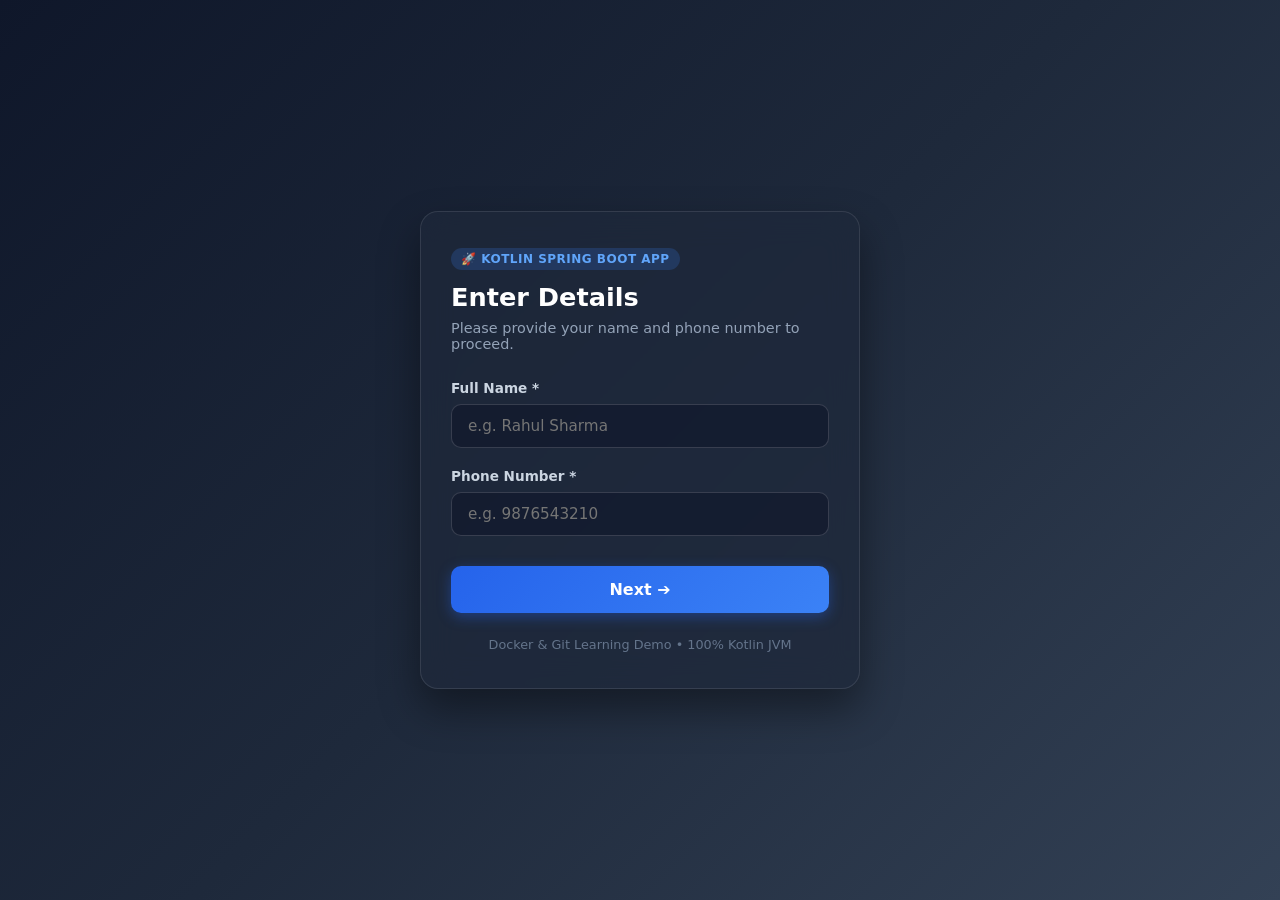
==== src/main/resources/templates/index.html @ 10713513 "feat: Initial Kotlin Spring Boot Web App" ====
<!DOCTYPE html>
<html xmlns:th="http://www.thymeleaf.org" lang="en">
<head>
    <meta charset="UTF-8">
    <meta name="viewport" content="width=device-width, initial-scale=1.0">
    <title>Kotlin Spring Boot User Entry</title>
    <style>
        * {
            box-sizing: border-box;
            margin: 0;
            padding: 0;
            font-family: 'Segoe UI', system-ui, -apple-system, sans-serif;
        }
        body {
            min-height: 100vh;
            display: flex;
            align-items: center;
            justify-content: center;
            background: linear-gradient(135deg, #0f172a 0%, #1e293b 50%, #334155 100%);
            color: #f8fafc;
            padding: 20px;
        }
        .container {
            width: 100%;
            max-width: 440px;
            background: rgba(30, 41, 59, 0.7);
            backdrop-filter: blur(16px);
            border: 1px solid rgba(255, 255, 255, 0.1);
            border-radius: 18px;
            padding: 36px 30px;
            box-shadow: 0 20px 40px rgba(0, 0, 0, 0.4);
        }
        .badge {
            display: inline-block;
            background: rgba(59, 130, 246, 0.2);
            color: #60a5fa;
            font-size: 0.75rem;
            font-weight: 700;
            padding: 4px 10px;
            border-radius: 12px;
            text-transform: uppercase;
            letter-spacing: 0.5px;
            margin-bottom: 12px;
        }
        h1 {
            font-size: 1.6rem;
            font-weight: 700;
            margin-bottom: 8px;
            color: #ffffff;
        }
        p.subtitle {
            font-size: 0.9rem;
            color: #94a3b8;
            margin-bottom: 28px;
        }
        .form-group {
            margin-bottom: 20px;
        }
        label {
            display: block;
            font-size: 0.85rem;
            font-weight: 600;
            color: #cbd5e1;
            margin-bottom: 8px;
        }
        input[type="text"], input[type="tel"] {
            width: 100%;
            padding: 12px 16px;
            background: rgba(15, 23, 42, 0.6);
            border: 1px solid rgba(255, 255, 255, 0.15);
            border-radius: 10px;
            color: #ffffff;
            font-size: 0.95rem;
            outline: none;
            transition: all 0.2s ease;
        }
        input[type="text"]:focus, input[type="tel"]:focus {
            border-color: #3b82f6;
            box-shadow: 0 0 0 3px rgba(59, 130, 246, 0.25);
        }
        button {
            width: 100%;
            padding: 14px;
            background: linear-gradient(135deg, #2563eb 0%, #3b82f6 100%);
            color: #ffffff;
            font-size: 1rem;
            font-weight: 700;
            border: none;
            border-radius: 10px;
            cursor: pointer;
            transition: transform 0.15s ease, box-shadow 0.15s ease;
            box-shadow: 0 4px 14px rgba(37, 99, 235, 0.4);
            margin-top: 10px;
        }
        button:hover {
            transform: translateY(-1px);
            box-shadow: 0 6px 20px rgba(37, 99, 235, 0.5);
        }
        button:active {
            transform: translateY(1px);
        }
        .footer-note {
            margin-top: 24px;
            text-align: center;
            font-size: 0.8rem;
            color: #64748b;
        }
    </style>
</head>
<body>
    <div class="container">
        <span class="badge">🚀 Kotlin Spring Boot App</span>
        <h1>Enter Details</h1>
        <p class="subtitle">Please provide your name and phone number to proceed.</p>

        <form th:action="@{/submit}" method="post">
            <div class="form-group">
                <label for="name">Full Name *</label>
                <input type="text" id="name" name="name" placeholder="e.g. Rahul Sharma" required autocomplete="off">
            </div>

            <div class="form-group">
                <label for="phoneNumber">Phone Number *</label>
                <input type="tel" id="phoneNumber" name="phoneNumber" placeholder="e.g. 9876543210" required autocomplete="off">
            </div>

            <button type="submit">Next ➔</button>
        </form>

        <div class="footer-note">
            Docker & Git Learning Demo • 100% Kotlin JVM
        </div>
    </div>
</body>
</html>
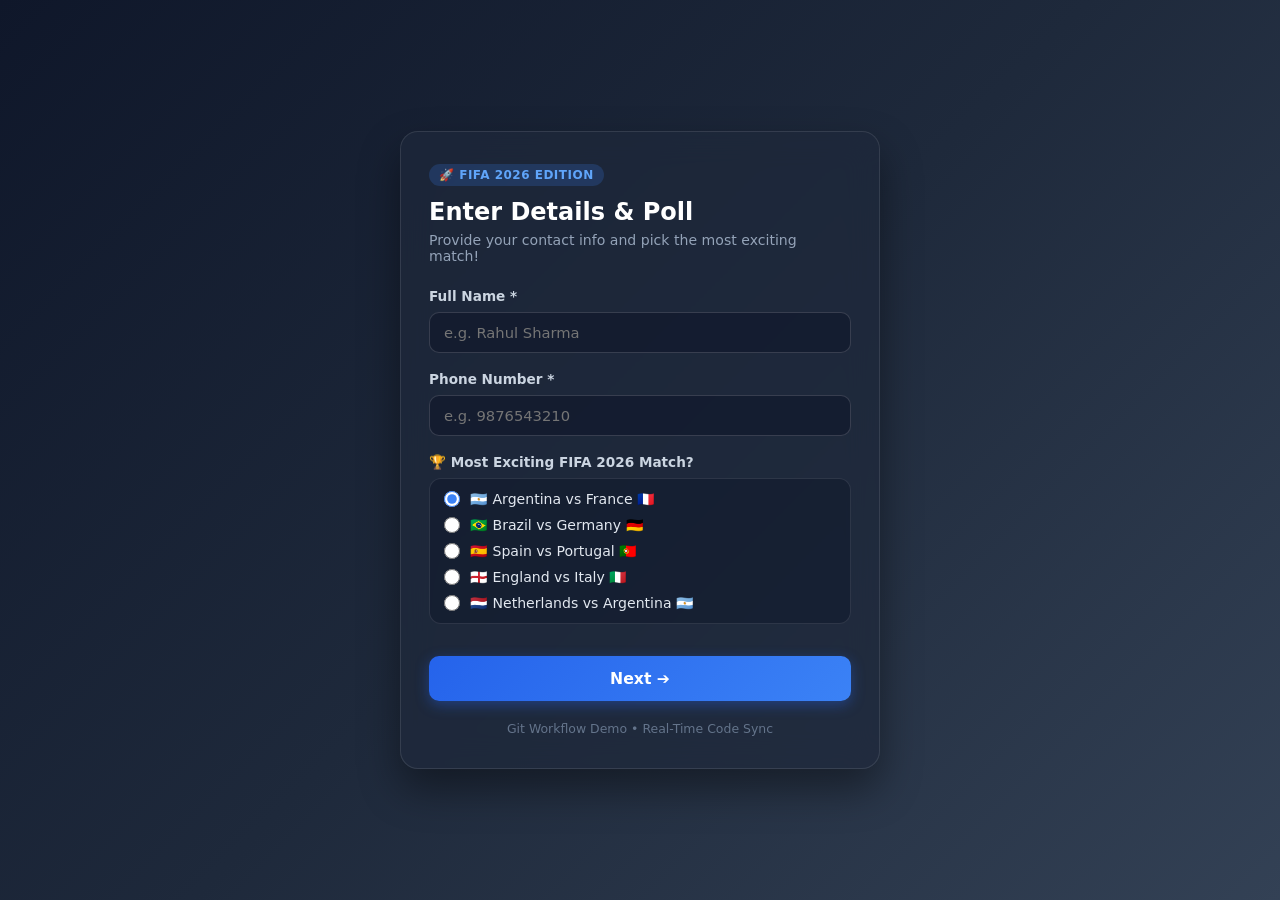
==== commit 07e96270: "feat: Add FIFA 2026 match poll radio buttons" ====
--- a/src/main/resources/templates/index.html
+++ b/src/main/resources/templates/index.html
@@ -22,12 +22,12 @@
         }
         .container {
             width: 100%;
-            max-width: 440px;
+            max-width: 480px;
             background: rgba(30, 41, 59, 0.7);
             backdrop-filter: blur(16px);
             border: 1px solid rgba(255, 255, 255, 0.1);
             border-radius: 18px;
-            padding: 36px 30px;
+            padding: 32px 28px;
             box-shadow: 0 20px 40px rgba(0, 0, 0, 0.4);
         }
         .badge {
@@ -43,20 +43,20 @@
             margin-bottom: 12px;
         }
         h1 {
-            font-size: 1.6rem;
+            font-size: 1.5rem;
             font-weight: 700;
-            margin-bottom: 8px;
+            margin-bottom: 6px;
             color: #ffffff;
         }
         p.subtitle {
-            font-size: 0.9rem;
+            font-size: 0.88rem;
             color: #94a3b8;
-            margin-bottom: 28px;
+            margin-bottom: 24px;
         }
         .form-group {
-            margin-bottom: 20px;
+            margin-bottom: 18px;
         }
-        label {
+        label.group-label {
             display: block;
             font-size: 0.85rem;
             font-weight: 600;
@@ -65,12 +65,12 @@
         }
         input[type="text"], input[type="tel"] {
             width: 100%;
-            padding: 12px 16px;
+            padding: 11px 14px;
             background: rgba(15, 23, 42, 0.6);
             border: 1px solid rgba(255, 255, 255, 0.15);
             border-radius: 10px;
             color: #ffffff;
-            font-size: 0.95rem;
+            font-size: 0.92rem;
             outline: none;
             transition: all 0.2s ease;
         }
@@ -78,57 +78,103 @@
             border-color: #3b82f6;
             box-shadow: 0 0 0 3px rgba(59, 130, 246, 0.25);
         }
+        .radio-group {
+            background: rgba(15, 23, 42, 0.5);
+            border: 1px solid rgba(255, 255, 255, 0.1);
+            border-radius: 12px;
+            padding: 12px 14px;
+            display: flex;
+            flex-direction: column;
+            gap: 10px;
+        }
+        .radio-option {
+            display: flex;
+            align-items: center;
+            gap: 10px;
+            font-size: 0.88rem;
+            color: #e2e8f0;
+            cursor: pointer;
+        }
+        .radio-option input[type="radio"] {
+            accent-color: #3b82f6;
+            width: 16px;
+            height: 16px;
+            cursor: pointer;
+        }
         button {
             width: 100%;
-            padding: 14px;
+            padding: 13px;
             background: linear-gradient(135deg, #2563eb 0%, #3b82f6 100%);
             color: #ffffff;
-            font-size: 1rem;
+            font-size: 0.98rem;
             font-weight: 700;
             border: none;
             border-radius: 10px;
             cursor: pointer;
             transition: transform 0.15s ease, box-shadow 0.15s ease;
             box-shadow: 0 4px 14px rgba(37, 99, 235, 0.4);
-            margin-top: 10px;
+            margin-top: 14px;
         }
         button:hover {
             transform: translateY(-1px);
             box-shadow: 0 6px 20px rgba(37, 99, 235, 0.5);
         }
-        button:active {
-            transform: translateY(1px);
-        }
         .footer-note {
-            margin-top: 24px;
+            margin-top: 20px;
             text-align: center;
-            font-size: 0.8rem;
+            font-size: 0.78rem;
             color: #64748b;
         }
     </style>
 </head>
 <body>
     <div class="container">
-        <span class="badge">🚀 Kotlin Spring Boot App</span>
-        <h1>Enter Details</h1>
-        <p class="subtitle">Please provide your name and phone number to proceed.</p>
+        <span class="badge">🚀 FIFA 2026 Edition</span>
+        <h1>Enter Details & Poll</h1>
+        <p class="subtitle">Provide your contact info and pick the most exciting match!</p>
 
         <form th:action="@{/submit}" method="post">
             <div class="form-group">
-                <label for="name">Full Name *</label>
+                <label class="group-label" for="name">Full Name *</label>
                 <input type="text" id="name" name="name" placeholder="e.g. Rahul Sharma" required autocomplete="off">
             </div>
 
             <div class="form-group">
-                <label for="phoneNumber">Phone Number *</label>
+                <label class="group-label" for="phoneNumber">Phone Number *</label>
                 <input type="tel" id="phoneNumber" name="phoneNumber" placeholder="e.g. 9876543210" required autocomplete="off">
+            </div>
+
+            <div class="form-group">
+                <label class="group-label">🏆 Most Exciting FIFA 2026 Match?</label>
+                <div class="radio-group">
+                    <label class="radio-option">
+                        <input type="radio" name="favoriteMatch" value="Argentina vs France" checked>
+                        <span>🇦🇷 Argentina vs France 🇫🇷</span>
+                    </label>
+                    <label class="radio-option">
+                        <input type="radio" name="favoriteMatch" value="Brazil vs Germany">
+                        <span>🇧🇷 Brazil vs Germany 🇩🇪</span>
+                    </label>
+                    <label class="radio-option">
+                        <input type="radio" name="favoriteMatch" value="Spain vs Portugal">
+                        <span>🇪🇸 Spain vs Portugal 🇵🇹</span>
+                    </label>
+                    <label class="radio-option">
+                        <input type="radio" name="favoriteMatch" value="England vs Italy">
+                        <span>🏴󠁧󠁢󠁥󠁮󠁧󠁿 England vs Italy 🇮🇹</span>
+                    </label>
+                    <label class="radio-option">
+                        <input type="radio" name="favoriteMatch" value="Netherlands vs Argentina">
+                        <span>🇳🇱 Netherlands vs Argentina 🇦🇷</span>
+                    </label>
+                </div>
             </div>
 
             <button type="submit">Next ➔</button>
         </form>
 
         <div class="footer-note">
-            Docker & Git Learning Demo • 100% Kotlin JVM
+            Git Workflow Demo • Real-Time Code Sync
         </div>
     </div>
 </body>
